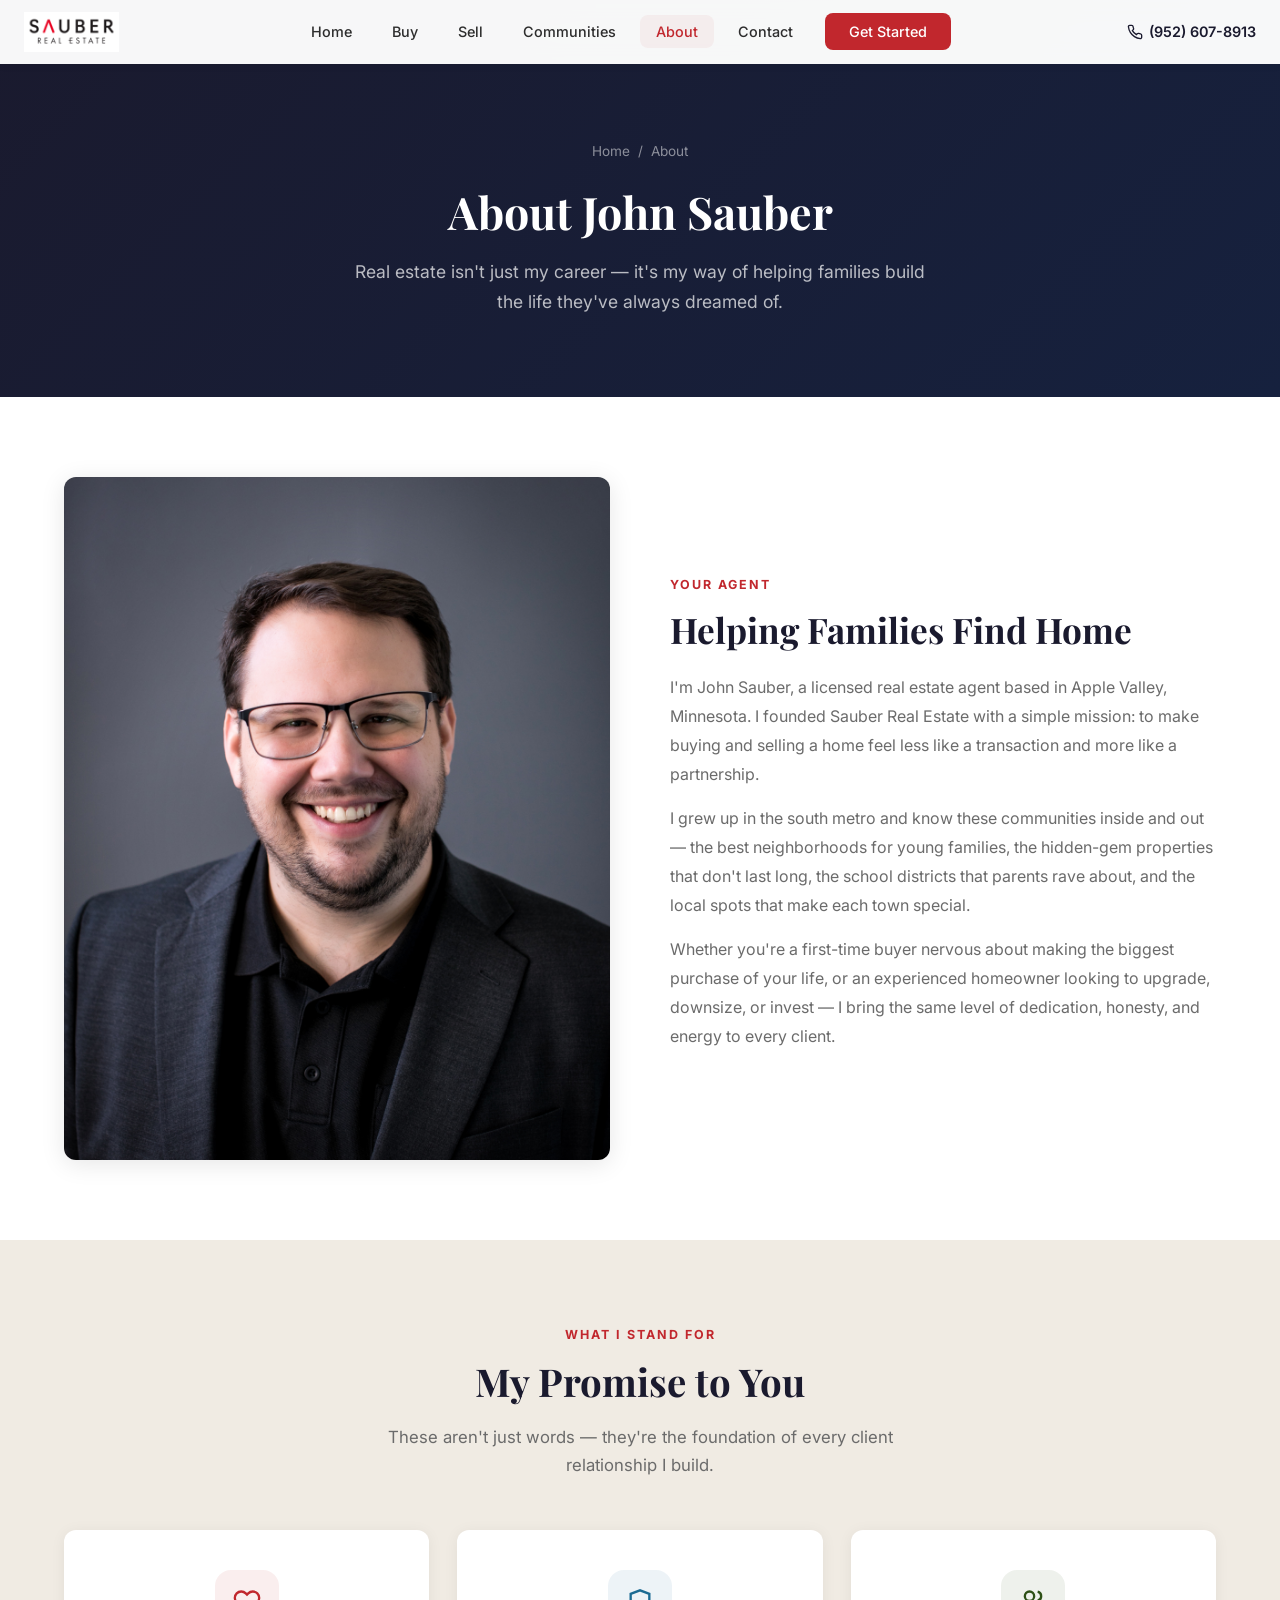
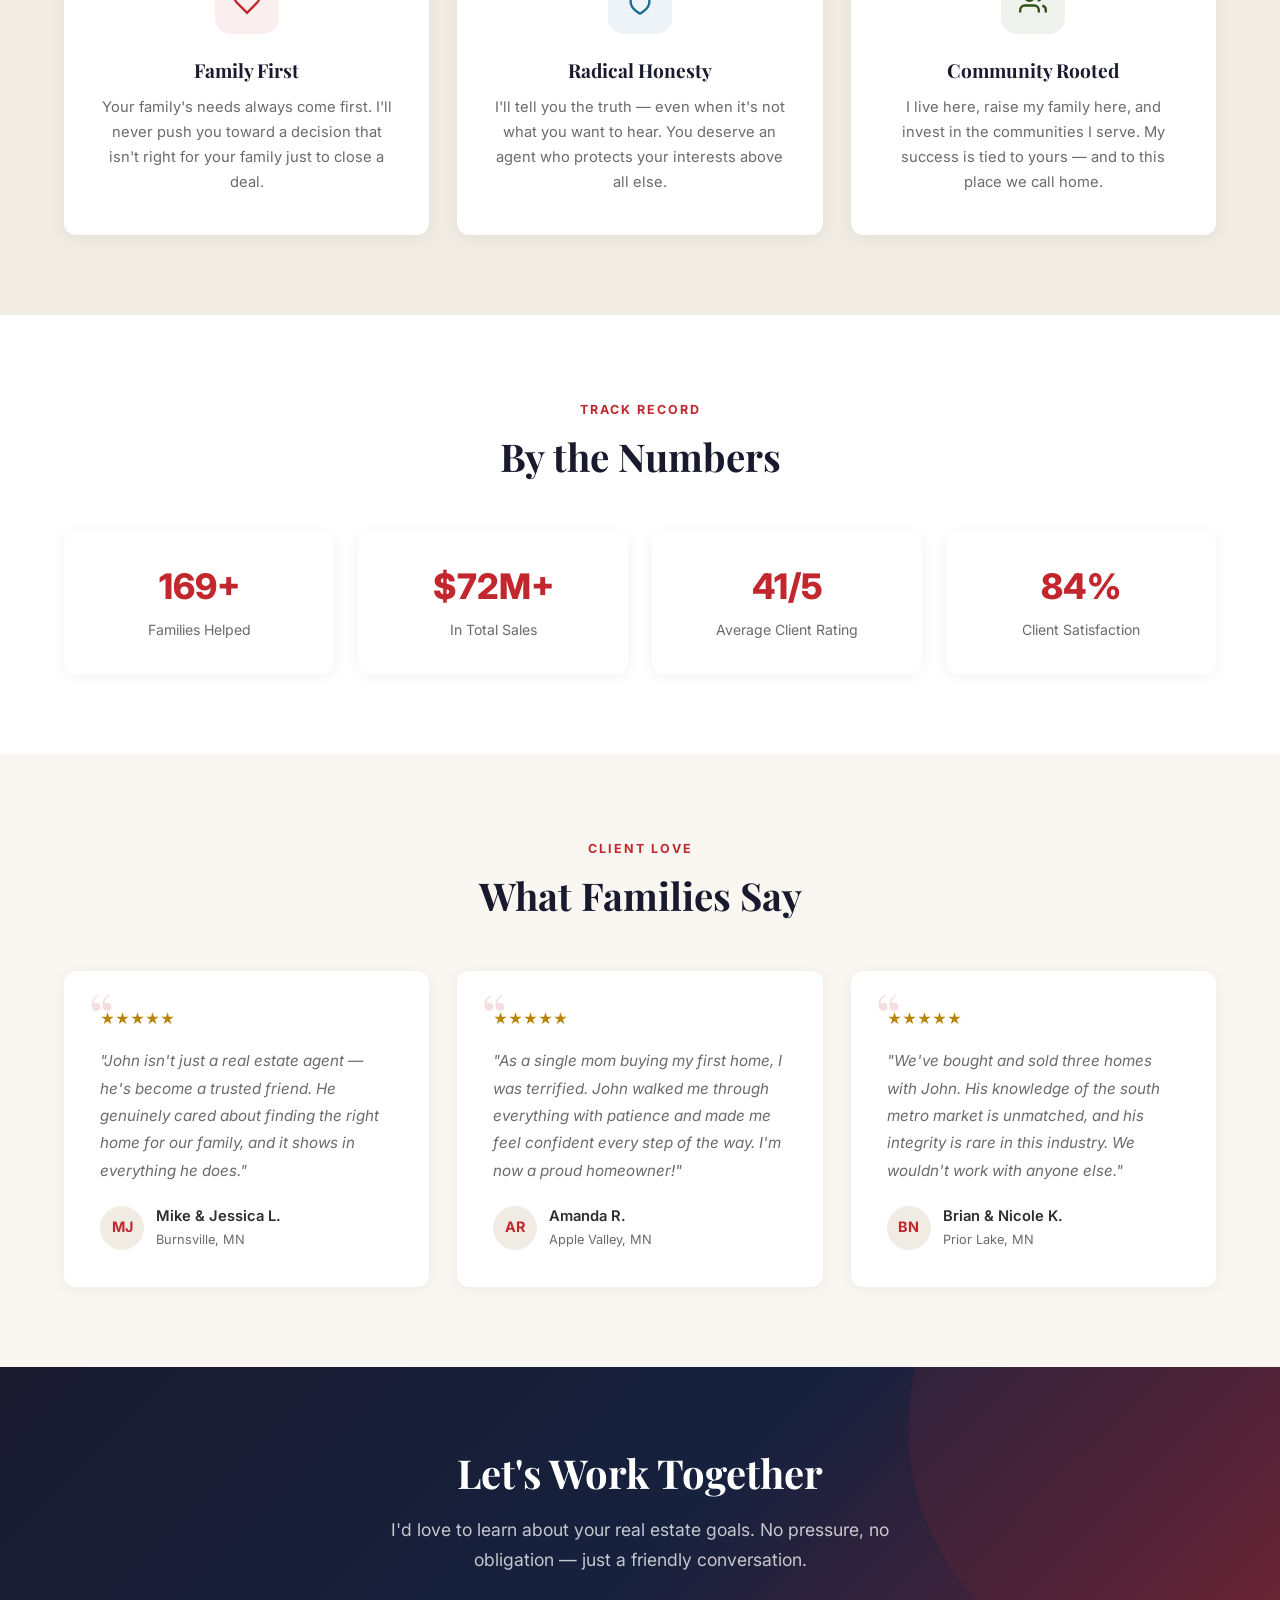
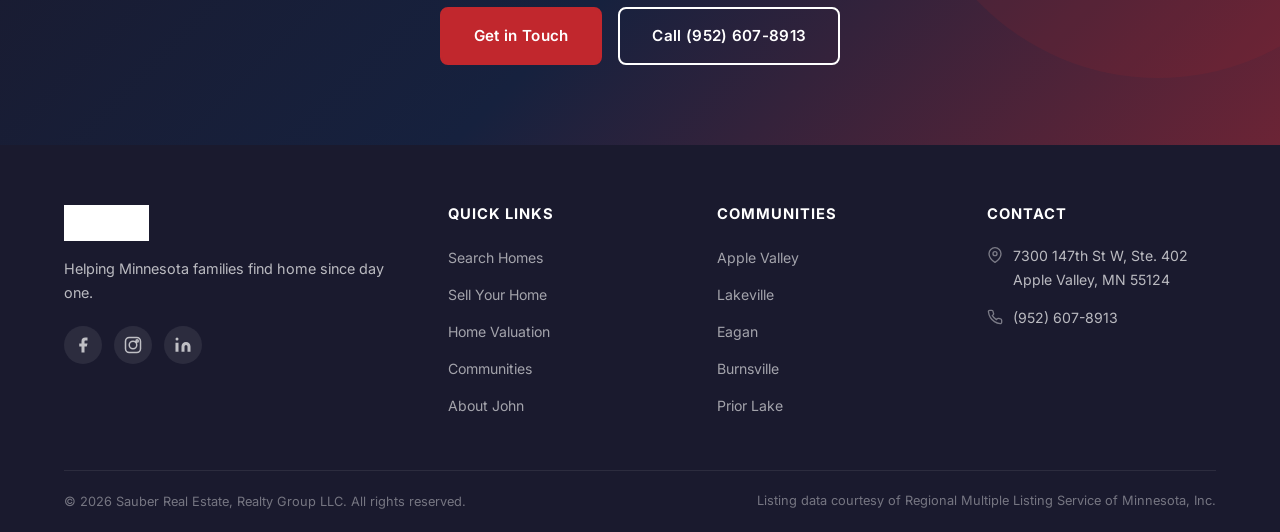
==== about.html @ d4415f40 "Initial build: Sauber Real Estate Website Warm, cozy modern real estate website for John Sauber serv" ====
<!DOCTYPE html>
<html lang="en">
<head>
  <meta charset="UTF-8">
  <meta name="viewport" content="width=device-width, initial-scale=1.0">
  <title>About John Sauber | Sauber Real Estate — Your Minnesota Agent</title>
  <meta name="description" content="Meet John Sauber — a trusted Minnesota real estate agent dedicated to helping families buy and sell homes with honesty, expertise, and care.">
  <link rel="icon" type="image/png" href="assets/images/logo.png">
  <link rel="preconnect" href="https://fonts.googleapis.com">
  <link rel="preconnect" href="https://fonts.gstatic.com" crossorigin>
  <link href="https://fonts.googleapis.com/css2?family=Inter:wght@300;400;500;600;700;800&family=Playfair+Display:wght@400;500;600;700&display=swap" rel="stylesheet">
  <link rel="stylesheet" href="css/styles.css">
</head>
<body>

  <!-- Navigation -->
  <nav class="navbar">
    <div class="nav-inner">
      <a href="index.html" class="nav-logo"><img src="assets/images/logo.png" alt="Sauber Real Estate"></a>
      <ul class="nav-links">
        <li><a href="index.html">Home</a></li>
        <li><a href="buy.html">Buy</a></li>
        <li><a href="sell.html">Sell</a></li>
        <li><a href="communities.html">Communities</a></li>
        <li><a href="about.html" class="active">About</a></li>
        <li><a href="contact.html">Contact</a></li>
        <li><a href="contact.html" class="nav-cta">Get Started</a></li>
      </ul>
      <a href="tel:9526078913" class="nav-phone">
        <svg width="16" height="16" viewBox="0 0 24 24" fill="none" stroke="currentColor" stroke-width="2"><path d="M22 16.92v3a2 2 0 0 1-2.18 2 19.79 19.79 0 0 1-8.63-3.07 19.5 19.5 0 0 1-6-6 19.79 19.79 0 0 1-3.07-8.67A2 2 0 0 1 4.11 2h3a2 2 0 0 1 2 1.72 12.84 12.84 0 0 0 .7 2.81 2 2 0 0 1-.45 2.11L8.09 9.91a16 16 0 0 0 6 6l1.27-1.27a2 2 0 0 1 2.11-.45 12.84 12.84 0 0 0 2.81.7A2 2 0 0 1 22 16.92z"/></svg>
        (952) 607-8913
      </a>
      <button class="nav-toggle" aria-label="Menu"><span></span><span></span><span></span></button>
    </div>
  </nav>

  <!-- Page Hero -->
  <section class="page-hero">
    <div class="container">
      <div class="breadcrumb">
        <a href="index.html">Home</a> <span>/</span> <span>About</span>
      </div>
      <h1>About John Sauber</h1>
      <p>Real estate isn't just my career — it's my way of helping families build the life they've always dreamed of.</p>
    </div>
  </section>

  <!-- About Section -->
  <section class="section-padding bg-white">
    <div class="container">
      <div class="about-grid">
        <div class="about-image">
          <img src="assets/images/john-sauber.jpg" alt="John Sauber — Sauber Real Estate" loading="lazy">
          <div class="about-image-accent"></div>
        </div>
        <div class="about-content">
          <span class="label">Your Agent</span>
          <h2>Helping Families Find Home</h2>
          <p>I'm John Sauber, a licensed real estate agent based in Apple Valley, Minnesota. I founded Sauber Real Estate with a simple mission: to make buying and selling a home feel less like a transaction and more like a partnership.</p>
          <p>I grew up in the south metro and know these communities inside and out — the best neighborhoods for young families, the hidden-gem properties that don't last long, the school districts that parents rave about, and the local spots that make each town special.</p>
          <p>Whether you're a first-time buyer nervous about making the biggest purchase of your life, or an experienced homeowner looking to upgrade, downsize, or invest — I bring the same level of dedication, honesty, and energy to every client.</p>
        </div>
      </div>
    </div>
  </section>

  <!-- Values -->
  <section class="section-padding bg-beige">
    <div class="container">
      <div class="section-header text-center">
        <span class="label">What I Stand For</span>
        <h2>My Promise to You</h2>
        <p>These aren't just words — they're the foundation of every client relationship I build.</p>
      </div>
      <div class="services-grid">
        <div class="service-card">
          <div class="service-icon red">
            <svg width="28" height="28" viewBox="0 0 24 24" fill="none" stroke="currentColor" stroke-width="2"><path d="M20.84 4.61a5.5 5.5 0 0 0-7.78 0L12 5.67l-1.06-1.06a5.5 5.5 0 0 0-7.78 7.78l1.06 1.06L12 21.23l7.78-7.78 1.06-1.06a5.5 5.5 0 0 0 0-7.78z"/></svg>
          </div>
          <h3>Family First</h3>
          <p>Your family's needs always come first. I'll never push you toward a decision that isn't right for your family just to close a deal.</p>
        </div>
        <div class="service-card">
          <div class="service-icon blue">
            <svg width="28" height="28" viewBox="0 0 24 24" fill="none" stroke="currentColor" stroke-width="2"><path d="M12 22s8-4 8-10V5l-8-3-8 3v7c0 6 8 10 8 10z"/></svg>
          </div>
          <h3>Radical Honesty</h3>
          <p>I'll tell you the truth — even when it's not what you want to hear. You deserve an agent who protects your interests above all else.</p>
        </div>
        <div class="service-card">
          <div class="service-icon green">
            <svg width="28" height="28" viewBox="0 0 24 24" fill="none" stroke="currentColor" stroke-width="2"><path d="M17 21v-2a4 4 0 0 0-4-4H5a4 4 0 0 0-4 4v2"/><circle cx="9" cy="7" r="4"/><path d="M23 21v-2a4 4 0 0 0-3-3.87"/><path d="M16 3.13a4 4 0 0 1 0 7.75"/></svg>
          </div>
          <h3>Community Rooted</h3>
          <p>I live here, raise my family here, and invest in the communities I serve. My success is tied to yours — and to this place we call home.</p>
        </div>
      </div>
    </div>
  </section>

  <!-- By the Numbers -->
  <section class="section-padding bg-white">
    <div class="container">
      <div class="section-header text-center">
        <span class="label">Track Record</span>
        <h2>By the Numbers</h2>
      </div>
      <div class="stats-grid">
        <div class="stat-card">
          <h3 data-count="200" data-suffix="+">200+</h3>
          <p>Families Helped</p>
        </div>
        <div class="stat-card">
          <h3 data-count="85" data-prefix="$" data-suffix="M+">$85M+</h3>
          <p>In Total Sales</p>
        </div>
        <div class="stat-card">
          <h3 data-count="49" data-suffix="/5" data-prefix="">4.9/5</h3>
          <p>Average Client Rating</p>
        </div>
        <div class="stat-card">
          <h3 data-count="99" data-suffix="%">99%</h3>
          <p>Client Satisfaction</p>
        </div>
      </div>
    </div>
  </section>

  <!-- Testimonials -->
  <section class="section-padding bg-cream">
    <div class="container">
      <div class="section-header text-center">
        <span class="label">Client Love</span>
        <h2>What Families Say</h2>
      </div>
      <div class="testimonials-wrapper">
        <div class="testimonial-card">
          <div class="testimonial-stars">★★★★★</div>
          <p class="testimonial-text">"John isn't just a real estate agent — he's become a trusted friend. He genuinely cared about finding the right home for our family, and it shows in everything he does."</p>
          <div class="testimonial-author">
            <div class="testimonial-avatar">MJ</div>
            <div>
              <div class="testimonial-name">Mike & Jessica L.</div>
              <div class="testimonial-location">Burnsville, MN</div>
            </div>
          </div>
        </div>
        <div class="testimonial-card">
          <div class="testimonial-stars">★★★★★</div>
          <p class="testimonial-text">"As a single mom buying my first home, I was terrified. John walked me through everything with patience and made me feel confident every step of the way. I'm now a proud homeowner!"</p>
          <div class="testimonial-author">
            <div class="testimonial-avatar">AR</div>
            <div>
              <div class="testimonial-name">Amanda R.</div>
              <div class="testimonial-location">Apple Valley, MN</div>
            </div>
          </div>
        </div>
        <div class="testimonial-card">
          <div class="testimonial-stars">★★★★★</div>
          <p class="testimonial-text">"We've bought and sold three homes with John. His knowledge of the south metro market is unmatched, and his integrity is rare in this industry. We wouldn't work with anyone else."</p>
          <div class="testimonial-author">
            <div class="testimonial-avatar">BN</div>
            <div>
              <div class="testimonial-name">Brian & Nicole K.</div>
              <div class="testimonial-location">Prior Lake, MN</div>
            </div>
          </div>
        </div>
      </div>
    </div>
  </section>

  <!-- CTA -->
  <section class="cta-banner">
    <div class="container" style="position:relative;z-index:1;">
      <h2>Let's Work Together</h2>
      <p>I'd love to learn about your real estate goals. No pressure, no obligation — just a friendly conversation.</p>
      <div class="cta-buttons">
        <a href="contact.html" class="btn btn-primary">Get in Touch</a>
        <a href="tel:9526078913" class="btn btn-outline-white">Call (952) 607-8913</a>
      </div>
    </div>
  </section>

  <!-- Footer -->
  <footer class="footer">
    <div class="container">
      <div class="footer-grid">
        <div class="footer-brand">
          <img src="assets/images/logo.png" alt="Sauber Real Estate">
          <p>Helping Minnesota families find home since day one.</p>
          <div class="footer-social">
            <a href="#" aria-label="Facebook"><svg width="18" height="18" viewBox="0 0 24 24" fill="currentColor"><path d="M18 2h-3a5 5 0 0 0-5 5v3H7v4h3v8h4v-8h3l1-4h-4V7a1 1 0 0 1 1-1h3z"/></svg></a>
            <a href="#" aria-label="Instagram"><svg width="18" height="18" viewBox="0 0 24 24" fill="none" stroke="currentColor" stroke-width="2"><rect x="2" y="2" width="20" height="20" rx="5"/><circle cx="12" cy="12" r="5"/><circle cx="17.5" cy="6.5" r="1.5"/></svg></a>
            <a href="#" aria-label="LinkedIn"><svg width="18" height="18" viewBox="0 0 24 24" fill="currentColor"><path d="M16 8a6 6 0 0 1 6 6v7h-4v-7a2 2 0 0 0-2-2 2 2 0 0 0-2 2v7h-4v-7a6 6 0 0 1 6-6z"/><rect x="2" y="9" width="4" height="12"/><circle cx="4" cy="4" r="2"/></svg></a>
          </div>
        </div>
        <div class="footer-col"><h4>Quick Links</h4><ul><li><a href="buy.html">Search Homes</a></li><li><a href="sell.html">Sell Your Home</a></li><li><a href="sell.html#valuation">Home Valuation</a></li><li><a href="communities.html">Communities</a></li><li><a href="about.html">About John</a></li></ul></div>
        <div class="footer-col"><h4>Communities</h4><ul><li><a href="communities.html#apple-valley">Apple Valley</a></li><li><a href="communities.html#lakeville">Lakeville</a></li><li><a href="communities.html#eagan">Eagan</a></li><li><a href="communities.html#burnsville">Burnsville</a></li><li><a href="communities.html#prior-lake">Prior Lake</a></li></ul></div>
        <div class="footer-col">
          <h4>Contact</h4>
          <div class="footer-contact-item"><svg viewBox="0 0 24 24" fill="none" stroke="currentColor" stroke-width="2"><path d="M21 10c0 7-9 13-9 13s-9-6-9-13a9 9 0 0 1 18 0z"/><circle cx="12" cy="10" r="3"/></svg><span>7300 147th St W, Ste. 402<br>Apple Valley, MN 55124</span></div>
          <div class="footer-contact-item"><svg viewBox="0 0 24 24" fill="none" stroke="currentColor" stroke-width="2"><path d="M22 16.92v3a2 2 0 0 1-2.18 2 19.79 19.79 0 0 1-8.63-3.07 19.5 19.5 0 0 1-6-6 19.79 19.79 0 0 1-3.07-8.67A2 2 0 0 1 4.11 2h3a2 2 0 0 1 2 1.72 12.84 12.84 0 0 0 .7 2.81 2 2 0 0 1-.45 2.11L8.09 9.91a16 16 0 0 0 6 6l1.27-1.27a2 2 0 0 1 2.11-.45 12.84 12.84 0 0 0 2.81.7A2 2 0 0 1 22 16.92z"/></svg><span>(952) 607-8913</span></div>
        </div>
      </div>
      <div class="footer-bottom">
        <p>&copy; 2026 Sauber Real Estate, Realty Group LLC. All rights reserved.</p>
        <p class="footer-mls-disclaimer">Listing data courtesy of Regional Multiple Listing Service of Minnesota, Inc.</p>
      </div>
    </div>
  </footer>

  <script src="js/main.js"></script>
</body>
</html>
---- css/styles.css ----
/* ============================================
   SAUBER REAL ESTATE - Custom Styles
   Warm, Cozy, Modern Minnesota Real Estate
   ============================================ */

/* ---------- CSS Custom Properties ---------- */
:root {
  --color-primary: #1a1a2e;
  --color-accent: #c1272d;
  --color-accent-hover: #a01f24;
  --color-warm-cream: #faf7f2;
  --color-warm-beige: #f0ebe3;
  --color-warm-tan: #d4c5b2;
  --color-text: #2d2d2d;
  --color-text-light: #6b6b6b;
  --color-white: #ffffff;
  --color-forest: #2d5016;
  --color-lake-blue: #1b6b93;
  --color-gold: #b8860b;
  --font-heading: 'Playfair Display', Georgia, serif;
  --font-body: 'Inter', -apple-system, BlinkMacSystemFont, sans-serif;
  --shadow-soft: 0 2px 15px rgba(0,0,0,0.06);
  --shadow-medium: 0 4px 25px rgba(0,0,0,0.1);
  --shadow-hover: 0 8px 35px rgba(0,0,0,0.15);
  --radius: 12px;
  --radius-sm: 8px;
  --transition: all 0.3s ease;
}

/* ---------- Base Resets ---------- */
*, *::before, *::after {
  margin: 0;
  padding: 0;
  box-sizing: border-box;
}

html {
  scroll-behavior: smooth;
  font-size: 16px;
}

body {
  font-family: var(--font-body);
  color: var(--color-text);
  background-color: var(--color-warm-cream);
  line-height: 1.7;
  -webkit-font-smoothing: antialiased;
}

img {
  max-width: 100%;
  height: auto;
  display: block;
}

a {
  text-decoration: none;
  color: inherit;
  transition: var(--transition);
}

h1, h2, h3, h4, h5, h6 {
  font-family: var(--font-heading);
  line-height: 1.3;
  color: var(--color-primary);
}

/* ---------- Utility Classes ---------- */
.container {
  max-width: 1200px;
  margin: 0 auto;
  padding: 0 24px;
}

.section-padding {
  padding: 80px 0;
}

.section-padding-lg {
  padding: 100px 0;
}

.text-center {
  text-align: center;
}

.text-accent {
  color: var(--color-accent);
}

.bg-cream {
  background-color: var(--color-warm-cream);
}

.bg-beige {
  background-color: var(--color-warm-beige);
}

.bg-white {
  background-color: var(--color-white);
}

.bg-primary {
  background-color: var(--color-primary);
}

/* ---------- Buttons ---------- */
.btn {
  display: inline-flex;
  align-items: center;
  gap: 8px;
  padding: 14px 32px;
  border-radius: var(--radius-sm);
  font-family: var(--font-body);
  font-size: 0.95rem;
  font-weight: 600;
  letter-spacing: 0.3px;
  cursor: pointer;
  transition: var(--transition);
  border: 2px solid transparent;
}

.btn-primary {
  background-color: var(--color-accent);
  color: var(--color-white);
  border-color: var(--color-accent);
}

.btn-primary:hover {
  background-color: var(--color-accent-hover);
  border-color: var(--color-accent-hover);
  transform: translateY(-2px);
  box-shadow: var(--shadow-medium);
}

.btn-outline {
  background-color: transparent;
  color: var(--color-primary);
  border-color: var(--color-primary);
}

.btn-outline:hover {
  background-color: var(--color-primary);
  color: var(--color-white);
  transform: translateY(-2px);
}

.btn-outline-white {
  background-color: transparent;
  color: var(--color-white);
  border-color: var(--color-white);
}

.btn-outline-white:hover {
  background-color: var(--color-white);
  color: var(--color-primary);
  transform: translateY(-2px);
}

.btn-warm {
  background-color: var(--color-gold);
  color: var(--color-white);
  border-color: var(--color-gold);
}

.btn-warm:hover {
  background-color: #9a7209;
  transform: translateY(-2px);
  box-shadow: var(--shadow-medium);
}

/* ---------- Navigation ---------- */
.navbar {
  position: fixed;
  top: 0;
  left: 0;
  right: 0;
  z-index: 1000;
  background: rgba(255, 255, 255, 0.97);
  backdrop-filter: blur(10px);
  box-shadow: 0 1px 10px rgba(0,0,0,0.05);
  transition: var(--transition);
}

.navbar.scrolled {
  box-shadow: var(--shadow-soft);
}

.nav-inner {
  display: flex;
  align-items: center;
  justify-content: space-between;
  padding: 12px 24px;
  max-width: 1300px;
  margin: 0 auto;
}

.nav-logo img {
  height: 40px;
  width: auto;
}

.nav-links {
  display: flex;
  align-items: center;
  gap: 8px;
  list-style: none;
}

.nav-links a {
  padding: 8px 16px;
  font-size: 0.9rem;
  font-weight: 500;
  color: var(--color-text);
  border-radius: var(--radius-sm);
  position: relative;
}

.nav-links a:hover,
.nav-links a.active {
  color: var(--color-accent);
  background: rgba(193, 39, 45, 0.05);
}

.nav-links .nav-cta {
  background-color: var(--color-accent);
  color: var(--color-white) !important;
  padding: 10px 24px;
  margin-left: 8px;
}

.nav-links .nav-cta:hover {
  background-color: var(--color-accent-hover);
}

.nav-phone {
  display: flex;
  align-items: center;
  gap: 6px;
  font-weight: 600;
  color: var(--color-primary);
  font-size: 0.9rem;
}

/* Mobile Nav Toggle */
.nav-toggle {
  display: none;
  flex-direction: column;
  gap: 5px;
  cursor: pointer;
  background: none;
  border: none;
  padding: 8px;
}

.nav-toggle span {
  width: 24px;
  height: 2px;
  background: var(--color-primary);
  transition: var(--transition);
  border-radius: 2px;
}

/* Dropdown */
.nav-dropdown {
  position: relative;
}

.nav-dropdown-menu {
  position: absolute;
  top: 100%;
  left: 0;
  background: var(--color-white);
  border-radius: var(--radius-sm);
  box-shadow: var(--shadow-medium);
  min-width: 220px;
  padding: 8px 0;
  opacity: 0;
  visibility: hidden;
  transform: translateY(10px);
  transition: var(--transition);
  list-style: none;
}

.nav-dropdown:hover .nav-dropdown-menu {
  opacity: 1;
  visibility: visible;
  transform: translateY(0);
}

.nav-dropdown-menu a {
  display: block;
  padding: 10px 20px;
  font-size: 0.88rem;
  border-radius: 0;
}

.nav-dropdown-menu a:hover {
  background: var(--color-warm-beige);
}

/* ---------- Hero Section ---------- */
.hero {
  position: relative;
  min-height: 92vh;
  display: flex;
  align-items: center;
  overflow: hidden;
  background: linear-gradient(135deg, var(--color-primary) 0%, #16213e 100%);
  padding-top: 80px;
}

.hero-bg-overlay {
  position: absolute;
  inset: 0;
  background: url('data:image/svg+xml,<svg xmlns="http://www.w3.org/2000/svg" viewBox="0 0 1440 900"><defs><linearGradient id="g" x1="0" y1="0" x2="1" y2="1"><stop offset="0%" stop-color="%231a1a2e" stop-opacity="0.92"/><stop offset="100%" stop-color="%2316213e" stop-opacity="0.85"/></linearGradient></defs><rect fill="url(%23g)" width="1440" height="900"/></svg>');
  background-size: cover;
}

.hero-content {
  position: relative;
  z-index: 2;
  display: grid;
  grid-template-columns: 1fr 1fr;
  gap: 60px;
  align-items: center;
  padding: 40px 0;
}

.hero-text h1 {
  font-size: 3.2rem;
  color: var(--color-white);
  margin-bottom: 20px;
  line-height: 1.15;
}

.hero-text h1 span {
  color: var(--color-accent);
}

.hero-text p {
  font-size: 1.15rem;
  color: rgba(255,255,255,0.8);
  margin-bottom: 32px;
  max-width: 500px;
  line-height: 1.8;
}

.hero-buttons {
  display: flex;
  gap: 16px;
  flex-wrap: wrap;
}

.hero-stats {
  display: flex;
  gap: 40px;
  margin-top: 48px;
  padding-top: 32px;
  border-top: 1px solid rgba(255,255,255,0.15);
}

.hero-stat h3 {
  font-size: 2rem;
  color: var(--color-white);
  font-family: var(--font-body);
  font-weight: 700;
}

.hero-stat p {
  font-size: 0.85rem;
  color: rgba(255,255,255,0.6);
  margin-bottom: 0;
}

.hero-image-wrapper {
  position: relative;
  display: flex;
  justify-content: center;
}

.hero-image-card {
  position: relative;
  border-radius: 20px;
  overflow: hidden;
  box-shadow: 0 20px 60px rgba(0,0,0,0.3);
  max-width: 420px;
}

.hero-image-card img {
  width: 100%;
  height: auto;
  display: block;
}

.hero-image-badge {
  position: absolute;
  bottom: 20px;
  left: 20px;
  right: 20px;
  background: rgba(255,255,255,0.95);
  backdrop-filter: blur(10px);
  padding: 16px 20px;
  border-radius: var(--radius-sm);
  display: flex;
  align-items: center;
  gap: 12px;
}

.hero-image-badge .badge-icon {
  width: 40px;
  height: 40px;
  background: var(--color-accent);
  border-radius: 50%;
  display: flex;
  align-items: center;
  justify-content: center;
  color: white;
  font-size: 1.2rem;
  flex-shrink: 0;
}

.hero-image-badge h4 {
  font-size: 0.95rem;
  font-family: var(--font-body);
  margin-bottom: 2px;
}

.hero-image-badge p {
  font-size: 0.8rem;
  color: var(--color-text-light);
  margin: 0;
}

/* ---------- Search Bar (IDX Placeholder) ---------- */
.search-section {
  margin-top: -40px;
  position: relative;
  z-index: 10;
  padding-bottom: 60px;
}

.search-bar {
  background: var(--color-white);
  border-radius: var(--radius);
  box-shadow: var(--shadow-medium);
  padding: 24px 32px;
  display: flex;
  gap: 16px;
  align-items: end;
  flex-wrap: wrap;
}

.search-field {
  flex: 1;
  min-width: 180px;
}

.search-field label {
  display: block;
  font-size: 0.78rem;
  font-weight: 600;
  text-transform: uppercase;
  letter-spacing: 1px;
  color: var(--color-text-light);
  margin-bottom: 6px;
}

.search-field select,
.search-field input {
  width: 100%;
  padding: 12px 16px;
  border: 1.5px solid #e0dcd6;
  border-radius: var(--radius-sm);
  font-family: var(--font-body);
  font-size: 0.92rem;
  color: var(--color-text);
  background: var(--color-warm-cream);
  transition: var(--transition);
}

.search-field select:focus,
.search-field input:focus {
  outline: none;
  border-color: var(--color-accent);
  box-shadow: 0 0 0 3px rgba(193, 39, 45, 0.1);
}

.search-bar .btn {
  padding: 12px 32px;
  white-space: nowrap;
}

.idx-badge {
  display: inline-flex;
  align-items: center;
  gap: 6px;
  background: rgba(27, 107, 147, 0.08);
  color: var(--color-lake-blue);
  padding: 6px 14px;
  border-radius: 20px;
  font-size: 0.75rem;
  font-weight: 600;
  margin-top: 16px;
}

.idx-badge svg {
  width: 14px;
  height: 14px;
}

/* ---------- Section Headers ---------- */
.section-header {
  margin-bottom: 50px;
}

.section-header .label {
  display: inline-block;
  font-size: 0.78rem;
  font-weight: 700;
  text-transform: uppercase;
  letter-spacing: 2px;
  color: var(--color-accent);
  margin-bottom: 12px;
}

.section-header h2 {
  font-size: 2.4rem;
  margin-bottom: 16px;
}

.section-header p {
  font-size: 1.05rem;
  color: var(--color-text-light);
  max-width: 600px;
  margin: 0 auto;
}

/* ---------- Featured Listings (IDX Placeholder) ---------- */
.listings-grid {
  display: grid;
  grid-template-columns: repeat(3, 1fr);
  gap: 28px;
}

.listing-card {
  background: var(--color-white);
  border-radius: var(--radius);
  overflow: hidden;
  box-shadow: var(--shadow-soft);
  transition: var(--transition);
}

.listing-card:hover {
  transform: translateY(-6px);
  box-shadow: var(--shadow-hover);
}

.listing-image {
  position: relative;
  height: 240px;
  background: linear-gradient(135deg, var(--color-warm-beige), var(--color-warm-tan));
  display: flex;
  align-items: center;
  justify-content: center;
  overflow: hidden;
}

.listing-image .placeholder-text {
  font-size: 0.85rem;
  color: var(--color-text-light);
  text-align: center;
  padding: 20px;
}

.listing-image .listing-badge {
  position: absolute;
  top: 16px;
  left: 16px;
  background: var(--color-accent);
  color: white;
  padding: 4px 12px;
  border-radius: 20px;
  font-size: 0.75rem;
  font-weight: 700;
}

.listing-image .listing-badge.sold {
  background: var(--color-forest);
}

.listing-details {
  padding: 24px;
}

.listing-price {
  font-size: 1.5rem;
  font-weight: 700;
  color: var(--color-primary);
  margin-bottom: 6px;
}

.listing-address {
  font-size: 0.92rem;
  color: var(--color-text-light);
  margin-bottom: 16px;
}

.listing-features {
  display: flex;
  gap: 20px;
  padding-top: 16px;
  border-top: 1px solid var(--color-warm-beige);
}

.listing-feature {
  display: flex;
  align-items: center;
  gap: 6px;
  font-size: 0.85rem;
  color: var(--color-text-light);
}

.listing-feature strong {
  color: var(--color-text);
}

.listing-mls-tag {
  font-size: 0.72rem;
  color: var(--color-text-light);
  margin-top: 12px;
  opacity: 0.7;
}

/* ---------- Services Grid ---------- */
.services-grid {
  display: grid;
  grid-template-columns: repeat(3, 1fr);
  gap: 28px;
}

.service-card {
  background: var(--color-white);
  padding: 40px 32px;
  border-radius: var(--radius);
  box-shadow: var(--shadow-soft);
  transition: var(--transition);
  text-align: center;
}

.service-card:hover {
  transform: translateY(-4px);
  box-shadow: var(--shadow-hover);
}

.service-icon {
  width: 64px;
  height: 64px;
  border-radius: 16px;
  display: flex;
  align-items: center;
  justify-content: center;
  margin: 0 auto 24px;
  font-size: 1.6rem;
}

.service-icon.red {
  background: rgba(193, 39, 45, 0.08);
  color: var(--color-accent);
}

.service-icon.blue {
  background: rgba(27, 107, 147, 0.08);
  color: var(--color-lake-blue);
}

.service-icon.green {
  background: rgba(45, 80, 22, 0.08);
  color: var(--color-forest);
}

.service-icon.gold {
  background: rgba(184, 134, 11, 0.08);
  color: var(--color-gold);
}

.service-card h3 {
  font-size: 1.2rem;
  margin-bottom: 12px;
}

.service-card p {
  font-size: 0.92rem;
  color: var(--color-text-light);
  line-height: 1.7;
}

/* ---------- About / Agent Section ---------- */
.about-grid {
  display: grid;
  grid-template-columns: 1fr 1fr;
  gap: 60px;
  align-items: center;
}

.about-image {
  position: relative;
}

.about-image img {
  border-radius: var(--radius);
  box-shadow: var(--shadow-medium);
  width: 100%;
}

.about-image-accent {
  position: absolute;
  top: -16px;
  left: -16px;
  width: 100%;
  height: 100%;
  border: 3px solid var(--color-accent);
  border-radius: var(--radius);
  z-index: -1;
}

.about-content .label {
  display: inline-block;
  font-size: 0.78rem;
  font-weight: 700;
  text-transform: uppercase;
  letter-spacing: 2px;
  color: var(--color-accent);
  margin-bottom: 12px;
}

.about-content h2 {
  font-size: 2.2rem;
  margin-bottom: 20px;
}

.about-content p {
  font-size: 1rem;
  color: var(--color-text-light);
  margin-bottom: 16px;
  line-height: 1.8;
}

.about-values {
  display: grid;
  grid-template-columns: 1fr 1fr;
  gap: 16px;
  margin-top: 24px;
}

.about-value {
  display: flex;
  align-items: center;
  gap: 10px;
  font-size: 0.92rem;
  font-weight: 500;
}

.about-value-icon {
  width: 32px;
  height: 32px;
  background: rgba(193, 39, 45, 0.08);
  border-radius: 8px;
  display: flex;
  align-items: center;
  justify-content: center;
  color: var(--color-accent);
  flex-shrink: 0;
}

/* ---------- Communities ---------- */
.communities-grid {
  display: grid;
  grid-template-columns: repeat(4, 1fr);
  gap: 20px;
}

.community-card {
  position: relative;
  border-radius: var(--radius);
  overflow: hidden;
  height: 280px;
  cursor: pointer;
  transition: var(--transition);
}

.community-card:hover {
  transform: translateY(-4px);
}

.community-card:hover .community-overlay {
  background: rgba(26, 26, 46, 0.6);
}

.community-bg {
  width: 100%;
  height: 100%;
  object-fit: cover;
}

.community-gradient {
  width: 100%;
  height: 100%;
  background: linear-gradient(135deg, var(--color-primary), var(--color-lake-blue));
}

.community-overlay {
  position: absolute;
  inset: 0;
  background: rgba(26, 26, 46, 0.45);
  display: flex;
  flex-direction: column;
  justify-content: end;
  padding: 24px;
  transition: var(--transition);
}

.community-card h3 {
  color: var(--color-white);
  font-size: 1.3rem;
  margin-bottom: 4px;
}

.community-card p {
  color: rgba(255,255,255,0.75);
  font-size: 0.85rem;
}

/* ---------- Testimonials ---------- */
.testimonials-wrapper {
  display: grid;
  grid-template-columns: repeat(3, 1fr);
  gap: 28px;
}

.testimonial-card {
  background: var(--color-white);
  padding: 36px;
  border-radius: var(--radius);
  box-shadow: var(--shadow-soft);
  position: relative;
}

.testimonial-card::before {
  content: '\201C';
  font-size: 4rem;
  color: var(--color-accent);
  opacity: 0.15;
  position: absolute;
  top: 12px;
  left: 24px;
  font-family: var(--font-heading);
  line-height: 1;
}

.testimonial-stars {
  color: var(--color-gold);
  font-size: 0.9rem;
  margin-bottom: 16px;
}

.testimonial-text {
  font-size: 0.95rem;
  color: var(--color-text-light);
  line-height: 1.8;
  margin-bottom: 20px;
  font-style: italic;
}

.testimonial-author {
  display: flex;
  align-items: center;
  gap: 12px;
}

.testimonial-avatar {
  width: 44px;
  height: 44px;
  border-radius: 50%;
  background: var(--color-warm-beige);
  display: flex;
  align-items: center;
  justify-content: center;
  font-weight: 700;
  color: var(--color-accent);
  font-size: 0.9rem;
}

.testimonial-name {
  font-weight: 600;
  font-size: 0.92rem;
}

.testimonial-location {
  font-size: 0.8rem;
  color: var(--color-text-light);
}

/* ---------- CTA Banner ---------- */
.cta-banner {
  background: linear-gradient(135deg, var(--color-primary) 0%, #16213e 50%, var(--color-accent) 150%);
  padding: 80px 0;
  text-align: center;
  position: relative;
  overflow: hidden;
}

.cta-banner::before {
  content: '';
  position: absolute;
  top: -50%;
  right: -10%;
  width: 500px;
  height: 500px;
  background: rgba(193, 39, 45, 0.1);
  border-radius: 50%;
}

.cta-banner h2 {
  font-size: 2.5rem;
  color: var(--color-white);
  margin-bottom: 16px;
}

.cta-banner p {
  font-size: 1.1rem;
  color: rgba(255,255,255,0.75);
  margin-bottom: 32px;
  max-width: 550px;
  margin-left: auto;
  margin-right: auto;
}

.cta-buttons {
  display: flex;
  justify-content: center;
  gap: 16px;
  flex-wrap: wrap;
}

/* ---------- Footer ---------- */
.footer {
  background: var(--color-primary);
  color: rgba(255,255,255,0.7);
  padding-top: 60px;
}

.footer-grid {
  display: grid;
  grid-template-columns: 1.5fr 1fr 1fr 1fr;
  gap: 40px;
  padding-bottom: 40px;
}

.footer-brand img {
  height: 36px;
  margin-bottom: 16px;
  filter: brightness(0) invert(1);
}

.footer-brand p {
  font-size: 0.9rem;
  line-height: 1.7;
  margin-bottom: 20px;
}

.footer-social {
  display: flex;
  gap: 12px;
}

.footer-social a {
  width: 38px;
  height: 38px;
  border-radius: 50%;
  background: rgba(255,255,255,0.08);
  display: flex;
  align-items: center;
  justify-content: center;
  color: rgba(255,255,255,0.7);
  transition: var(--transition);
}

.footer-social a:hover {
  background: var(--color-accent);
  color: white;
}

.footer-col h4 {
  color: var(--color-white);
  font-family: var(--font-body);
  font-size: 0.92rem;
  font-weight: 700;
  text-transform: uppercase;
  letter-spacing: 1px;
  margin-bottom: 20px;
}

.footer-col ul {
  list-style: none;
}

.footer-col ul li {
  margin-bottom: 10px;
}

.footer-col ul a {
  font-size: 0.88rem;
  color: rgba(255,255,255,0.6);
}

.footer-col ul a:hover {
  color: var(--color-white);
}

.footer-contact-item {
  display: flex;
  align-items: flex-start;
  gap: 10px;
  margin-bottom: 14px;
  font-size: 0.88rem;
}

.footer-contact-item svg {
  width: 16px;
  height: 16px;
  margin-top: 3px;
  flex-shrink: 0;
  opacity: 0.6;
}

.footer-bottom {
  border-top: 1px solid rgba(255,255,255,0.08);
  padding: 20px 0;
  display: flex;
  justify-content: space-between;
  align-items: center;
  flex-wrap: wrap;
  gap: 16px;
}

.footer-bottom p {
  font-size: 0.8rem;
  color: rgba(255,255,255,0.4);
}

.footer-mls-disclaimer {
  font-size: 0.72rem;
  color: rgba(255,255,255,0.3);
  max-width: 600px;
  line-height: 1.6;
}

/* ---------- Page Hero (Interior Pages) ---------- */
.page-hero {
  background: linear-gradient(135deg, var(--color-primary) 0%, #16213e 100%);
  padding: 140px 0 80px;
  text-align: center;
}

.page-hero h1 {
  font-size: 2.8rem;
  color: var(--color-white);
  margin-bottom: 16px;
}

.page-hero p {
  font-size: 1.1rem;
  color: rgba(255,255,255,0.7);
  max-width: 600px;
  margin: 0 auto;
}

.breadcrumb {
  display: flex;
  justify-content: center;
  gap: 8px;
  margin-bottom: 20px;
  font-size: 0.85rem;
  color: rgba(255,255,255,0.5);
}

.breadcrumb a {
  color: rgba(255,255,255,0.5);
}

.breadcrumb a:hover {
  color: var(--color-white);
}

/* ---------- Property Search (IDX) Page ---------- */
.idx-container {
  background: var(--color-white);
  border-radius: var(--radius);
  box-shadow: var(--shadow-soft);
  padding: 40px;
  min-height: 500px;
}

.idx-placeholder {
  text-align: center;
  padding: 80px 20px;
}

.idx-placeholder svg {
  width: 80px;
  height: 80px;
  color: var(--color-warm-tan);
  margin-bottom: 24px;
}

.idx-placeholder h3 {
  font-size: 1.4rem;
  margin-bottom: 12px;
}

.idx-placeholder p {
  color: var(--color-text-light);
  max-width: 500px;
  margin: 0 auto 24px;
}

.idx-placeholder code {
  display: inline-block;
  background: var(--color-warm-beige);
  padding: 8px 16px;
  border-radius: var(--radius-sm);
  font-size: 0.85rem;
  color: var(--color-text);
  margin-top: 12px;
}

/* ---------- Process Steps ---------- */
.process-steps {
  display: grid;
  grid-template-columns: repeat(4, 1fr);
  gap: 28px;
  counter-reset: step;
}

.process-step {
  text-align: center;
  position: relative;
  counter-increment: step;
}

.process-step::before {
  content: counter(step);
  display: flex;
  align-items: center;
  justify-content: center;
  width: 56px;
  height: 56px;
  background: var(--color-accent);
  color: var(--color-white);
  border-radius: 50%;
  font-size: 1.3rem;
  font-weight: 700;
  margin: 0 auto 20px;
  font-family: var(--font-heading);
}

.process-step h3 {
  font-size: 1.1rem;
  margin-bottom: 8px;
}

.process-step p {
  font-size: 0.88rem;
  color: var(--color-text-light);
  line-height: 1.7;
}

/* ---------- Contact Section ---------- */
.contact-grid {
  display: grid;
  grid-template-columns: 1fr 1fr;
  gap: 48px;
}

.contact-form {
  background: var(--color-white);
  padding: 40px;
  border-radius: var(--radius);
  box-shadow: var(--shadow-soft);
}

.form-group {
  margin-bottom: 20px;
}

.form-group label {
  display: block;
  font-size: 0.85rem;
  font-weight: 600;
  margin-bottom: 6px;
  color: var(--color-text);
}

.form-group input,
.form-group select,
.form-group textarea {
  width: 100%;
  padding: 12px 16px;
  border: 1.5px solid #e0dcd6;
  border-radius: var(--radius-sm);
  font-family: var(--font-body);
  font-size: 0.92rem;
  color: var(--color-text);
  background: var(--color-warm-cream);
  transition: var(--transition);
}

.form-group textarea {
  resize: vertical;
  min-height: 120px;
}

.form-group input:focus,
.form-group select:focus,
.form-group textarea:focus {
  outline: none;
  border-color: var(--color-accent);
  box-shadow: 0 0 0 3px rgba(193, 39, 45, 0.1);
}

.form-row {
  display: grid;
  grid-template-columns: 1fr 1fr;
  gap: 16px;
}

.contact-info-cards {
  display: flex;
  flex-direction: column;
  gap: 20px;
}

.contact-info-card {
  background: var(--color-white);
  padding: 28px;
  border-radius: var(--radius);
  box-shadow: var(--shadow-soft);
  display: flex;
  align-items: flex-start;
  gap: 16px;
}

.contact-info-icon {
  width: 48px;
  height: 48px;
  border-radius: 12px;
  background: rgba(193, 39, 45, 0.08);
  display: flex;
  align-items: center;
  justify-content: center;
  color: var(--color-accent);
  flex-shrink: 0;
}

.contact-info-card h4 {
  font-size: 1rem;
  font-family: var(--font-body);
  margin-bottom: 4px;
}

.contact-info-card p {
  font-size: 0.88rem;
  color: var(--color-text-light);
}

/* ---------- Map Placeholder ---------- */
.map-container {
  border-radius: var(--radius);
  overflow: hidden;
  height: 300px;
  background: var(--color-warm-beige);
  display: flex;
  align-items: center;
  justify-content: center;
  box-shadow: var(--shadow-soft);
  margin-top: 20px;
}

/* ---------- CMA / Valuation ---------- */
.valuation-grid {
  display: grid;
  grid-template-columns: 1fr 1fr;
  gap: 48px;
  align-items: center;
}

.valuation-form {
  background: var(--color-white);
  padding: 40px;
  border-radius: var(--radius);
  box-shadow: var(--shadow-soft);
}

/* ---------- Market Stats ---------- */
.stats-grid {
  display: grid;
  grid-template-columns: repeat(4, 1fr);
  gap: 24px;
}

.stat-card {
  background: var(--color-white);
  padding: 32px 24px;
  border-radius: var(--radius);
  box-shadow: var(--shadow-soft);
  text-align: center;
}

.stat-card h3 {
  font-size: 2.2rem;
  color: var(--color-accent);
  margin-bottom: 8px;
  font-family: var(--font-body);
  font-weight: 800;
}

.stat-card p {
  font-size: 0.88rem;
  color: var(--color-text-light);
}

/* ---------- FAQ Accordion ---------- */
.faq-list {
  max-width: 800px;
  margin: 0 auto;
}

.faq-item {
  background: var(--color-white);
  border-radius: var(--radius-sm);
  margin-bottom: 12px;
  box-shadow: var(--shadow-soft);
  overflow: hidden;
}

.faq-question {
  padding: 20px 24px;
  display: flex;
  justify-content: space-between;
  align-items: center;
  cursor: pointer;
  font-weight: 600;
  font-size: 0.95rem;
  transition: var(--transition);
}

.faq-question:hover {
  color: var(--color-accent);
}

.faq-question .faq-toggle {
  font-size: 1.2rem;
  transition: var(--transition);
  color: var(--color-accent);
}

.faq-item.active .faq-toggle {
  transform: rotate(45deg);
}

.faq-answer {
  max-height: 0;
  overflow: hidden;
  transition: max-height 0.3s ease;
}

.faq-answer p {
  padding: 0 24px 20px;
  font-size: 0.92rem;
  color: var(--color-text-light);
  line-height: 1.8;
}

/* ---------- Responsive ---------- */
@media (max-width: 1024px) {
  .hero-content {
    grid-template-columns: 1fr;
    text-align: center;
  }
  .hero-text p {
    margin: 0 auto 32px;
  }
  .hero-buttons {
    justify-content: center;
  }
  .hero-stats {
    justify-content: center;
  }
  .hero-image-wrapper {
    order: -1;
  }
  .hero-image-card {
    max-width: 320px;
  }
  .listings-grid {
    grid-template-columns: repeat(2, 1fr);
  }
  .services-grid {
    grid-template-columns: repeat(2, 1fr);
  }
  .about-grid {
    grid-template-columns: 1fr;
  }
  .communities-grid {
    grid-template-columns: repeat(2, 1fr);
  }
  .testimonials-wrapper {
    grid-template-columns: 1fr;
  }
  .footer-grid {
    grid-template-columns: 1fr 1fr;
  }
  .contact-grid {
    grid-template-columns: 1fr;
  }
  .valuation-grid {
    grid-template-columns: 1fr;
  }
  .stats-grid {
    grid-template-columns: repeat(2, 1fr);
  }
  .process-steps {
    grid-template-columns: repeat(2, 1fr);
  }
}

@media (max-width: 768px) {
  .nav-links {
    display: none;
    position: fixed;
    top: 64px;
    left: 0;
    right: 0;
    background: var(--color-white);
    flex-direction: column;
    padding: 24px;
    box-shadow: var(--shadow-medium);
    gap: 4px;
  }
  .nav-links.active {
    display: flex;
  }
  .nav-toggle {
    display: flex;
  }
  .hero {
    min-height: auto;
    padding: 100px 0 60px;
  }
  .hero-text h1 {
    font-size: 2.2rem;
  }
  .hero-stats {
    flex-direction: column;
    gap: 20px;
    align-items: center;
  }
  .search-bar {
    flex-direction: column;
    padding: 20px;
  }
  .search-field {
    min-width: 100%;
  }
  .section-header h2 {
    font-size: 1.8rem;
  }
  .listings-grid {
    grid-template-columns: 1fr;
  }
  .services-grid {
    grid-template-columns: 1fr;
  }
  .communities-grid {
    grid-template-columns: 1fr;
  }
  .footer-grid {
    grid-template-columns: 1fr;
  }
  .footer-bottom {
    flex-direction: column;
    text-align: center;
  }
  .page-hero h1 {
    font-size: 2rem;
  }
  .stats-grid {
    grid-template-columns: 1fr 1fr;
  }
  .process-steps {
    grid-template-columns: 1fr;
  }
  .about-values {
    grid-template-columns: 1fr;
  }
  .form-row {
    grid-template-columns: 1fr;
  }
  .cta-banner h2 {
    font-size: 1.8rem;
  }
}
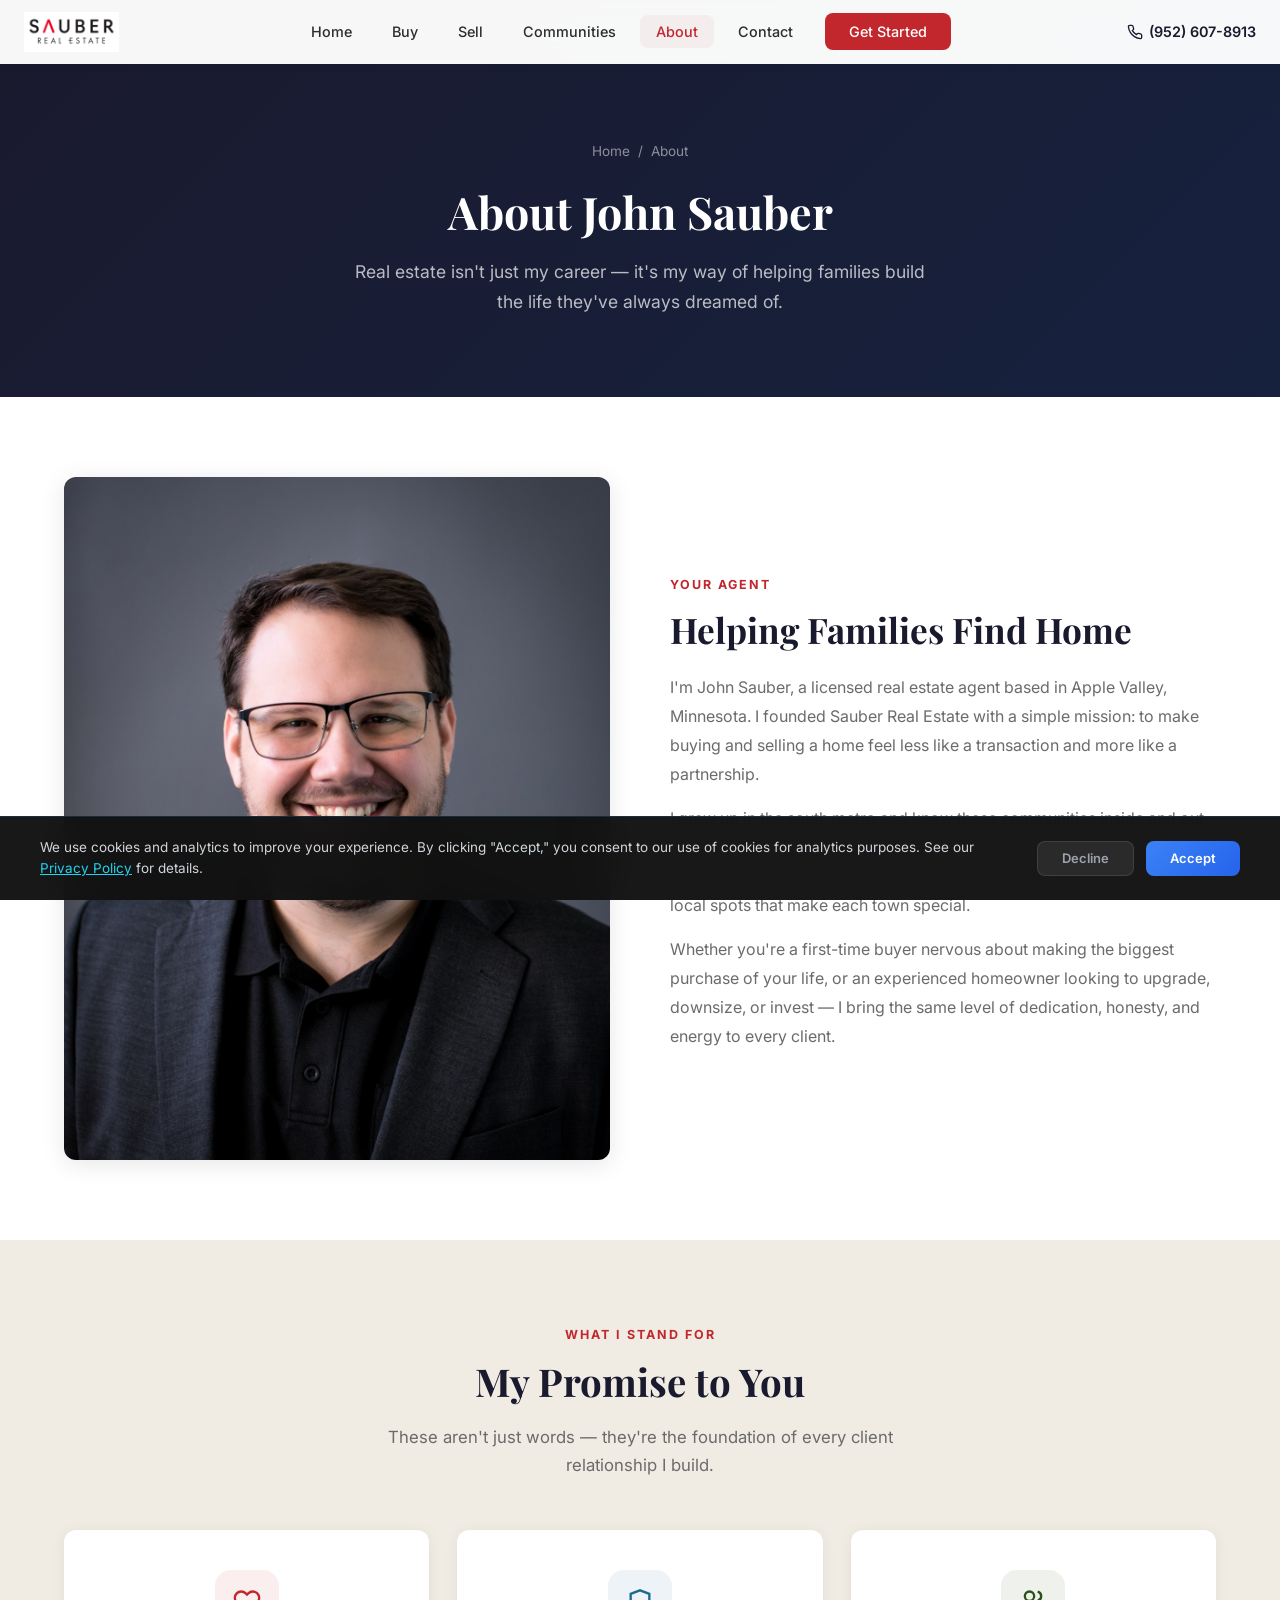
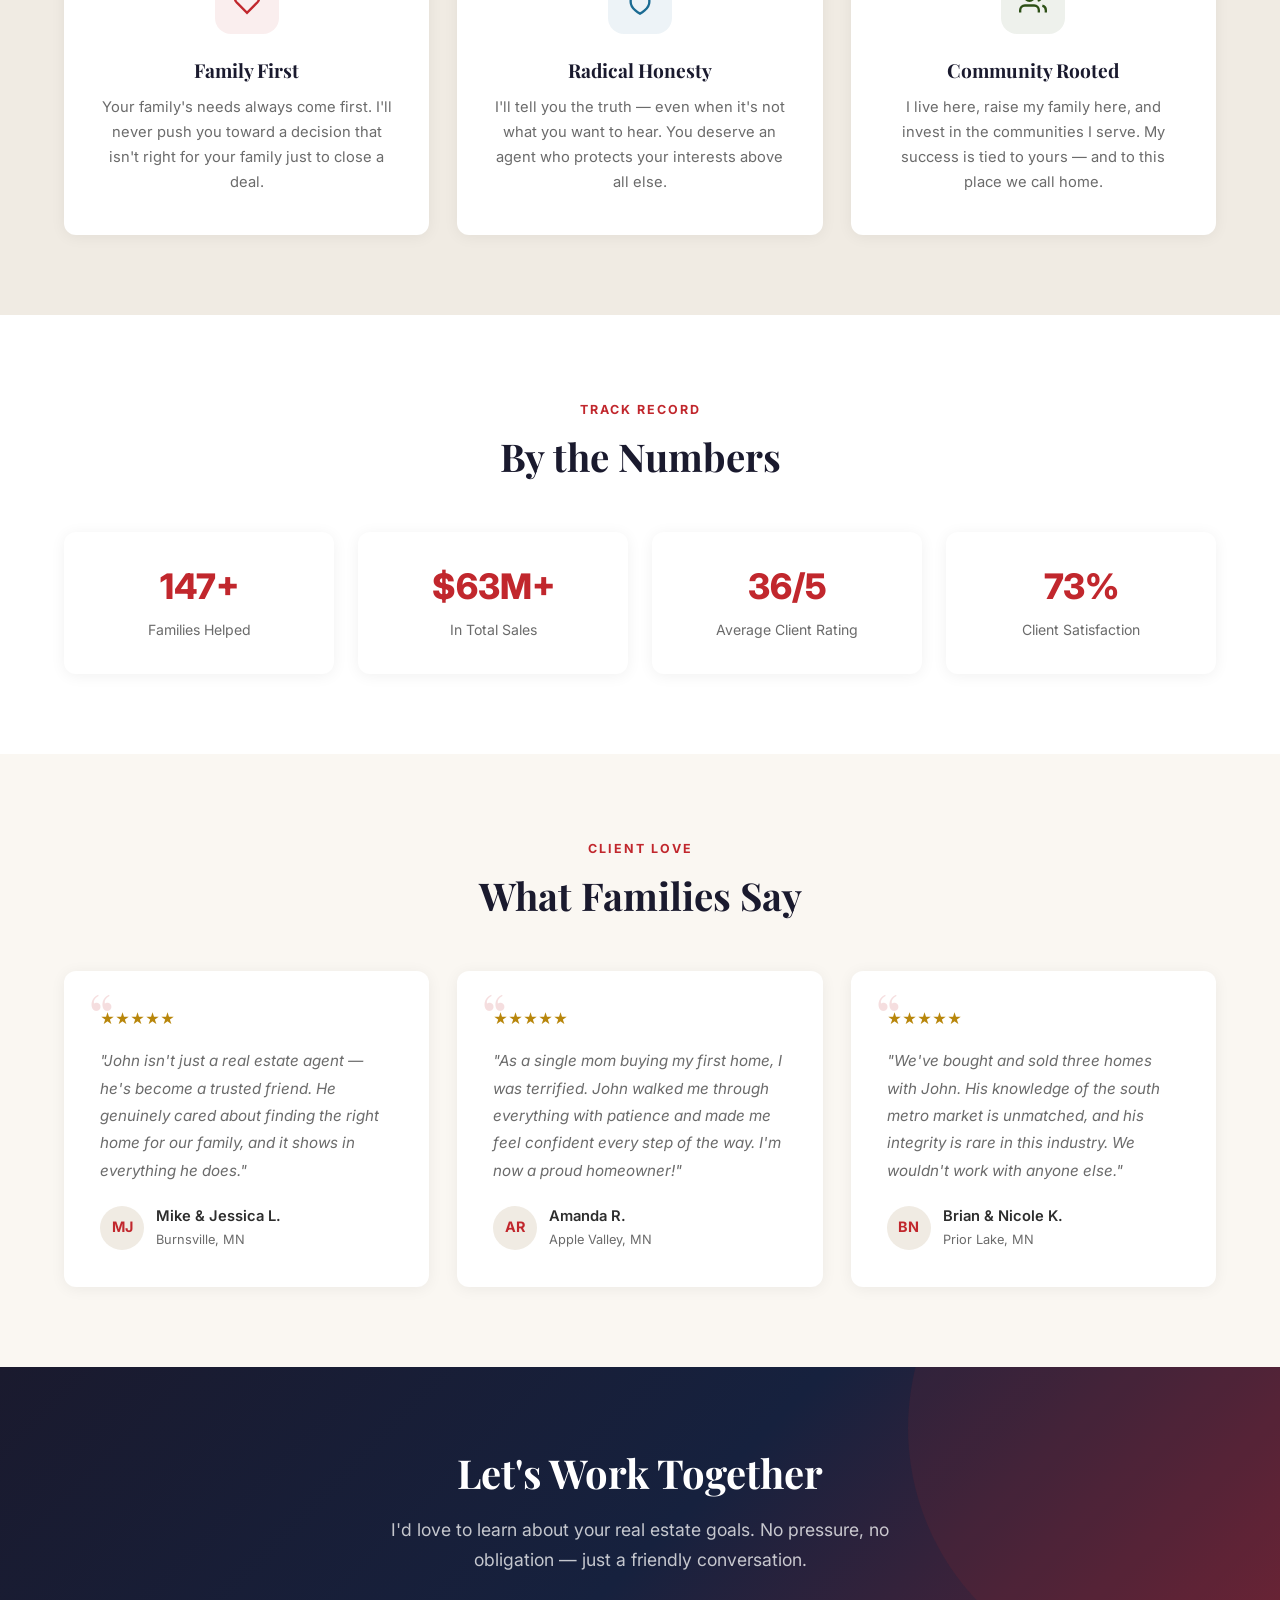
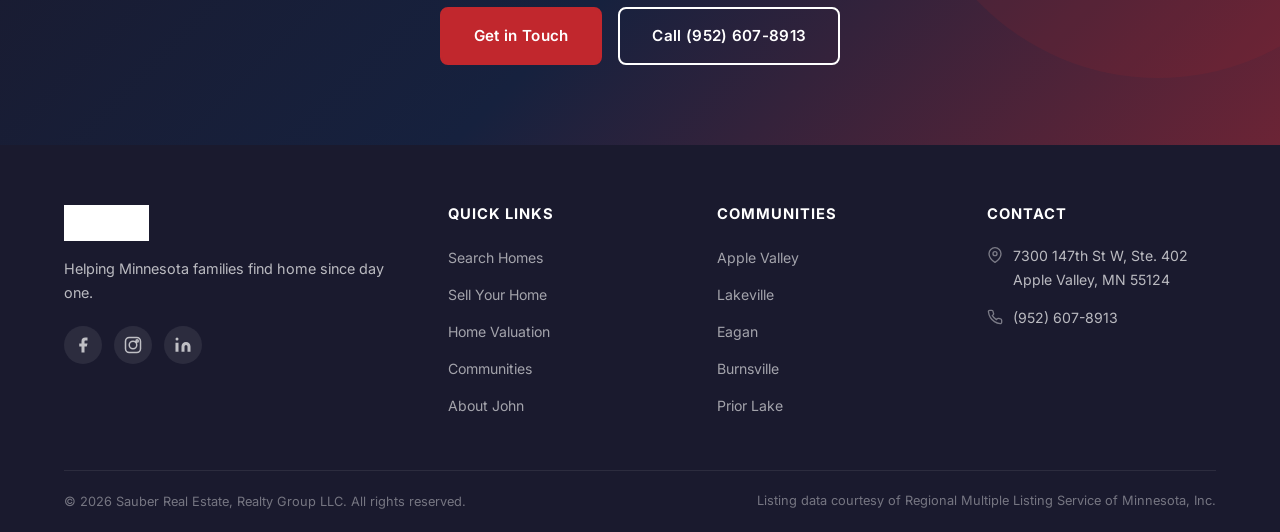
==== commit 70114d10: "GA: add consent-gated GA4 tracking (G-CVF4MDVKJS) Drop-in cookie-consent.js (self-contained banner +" ====
--- a/about.html
+++ b/about.html
@@ -212,5 +212,8 @@
   </footer>
 
   <script src="js/main.js"></script>
+
+  <!-- Analytics — consent-gated GA4 (G-CVF4MDVKJS), shared with AISymmetric -->
+  <script src="cookie-consent.js"></script>
 </body>
 </html>
